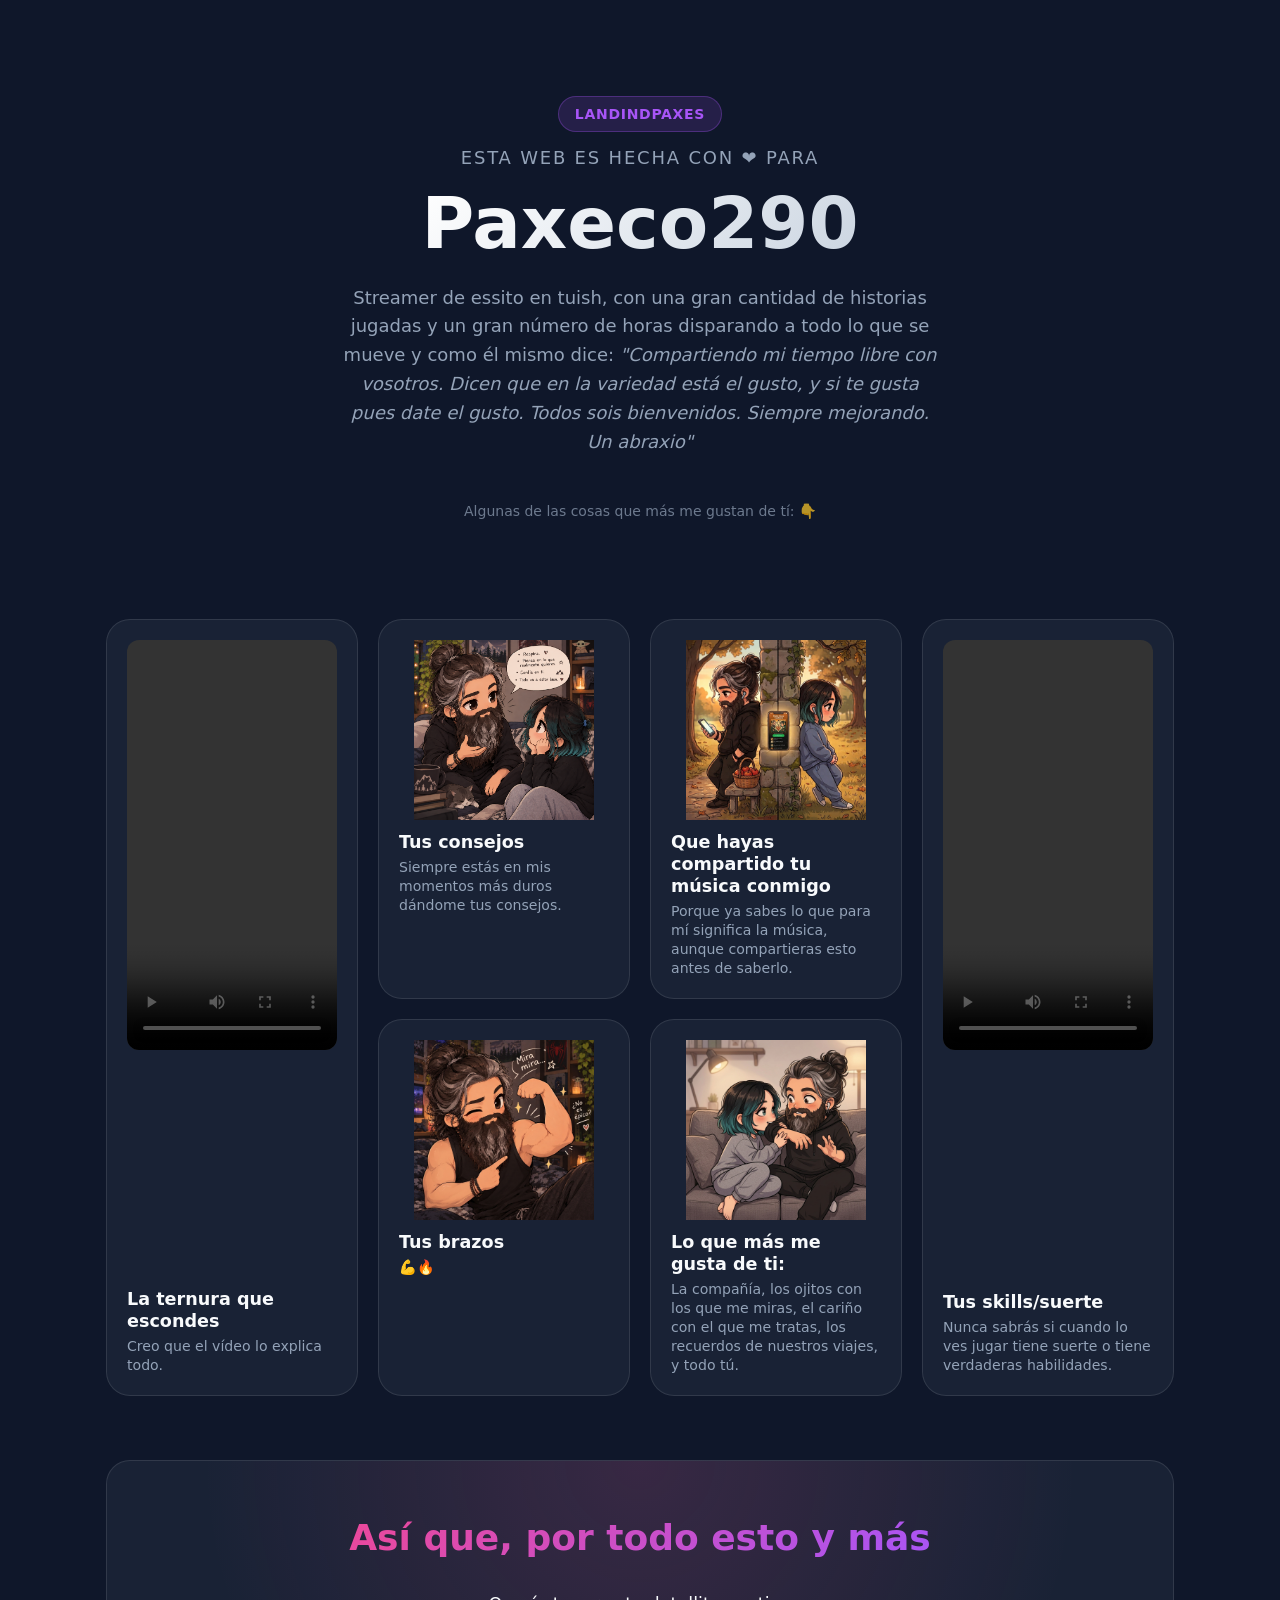
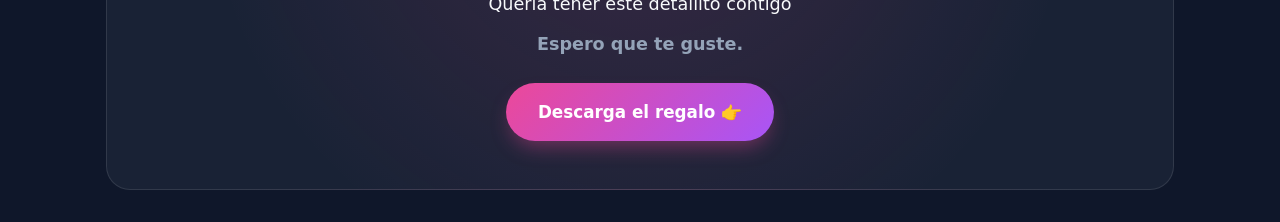
==== index.html @ 4c3a6301 "Rename landing.html to index.html" ====
<!DOCTYPE html>
<html lang="ed">

<head>
    <meta charset="UTF-8">
    <meta name="viewport" content="width=device-width, initial-scale=1.0">
    <link rel="stylesheet" href="landing.css">
    <title>LandindPaxes</title>
</head>

<body>
    <!-- ============ HERO ============ -->
    <header class="hero">
        <span class="badge">LandindPaxes</span>
        <p class="kicker">Esta web es hecha con ❤️ para</p>
        <h1>Paxeco290</h1>
        <p class="descripcion">
            Streamer de essito en tuish, con una gran cantidad de historias jugadas y un gran número de horas disparando
            a todo lo que se mueve y como él mismo dice: <i>"Compartiendo mi tiempo libre con vosotros. Dicen que en la
                variedad está el gusto, y si te gusta pues date el gusto. Todos sois bienvenidos. Siempre mejorando. Un
                abraxio"</i>
        </p>
        <div class="scroll-hint"> Algunas de las cosas que más me gustan de tí: 👇 </div>
    </header>

    <!-- ============ ESPECIFICACIONES (BENTO) ============ -->
    <main class="bento">
        <!-- VÍDEO IZQUIERDA -->
        <section class="card card-v1">
            <video controls preload="metadata">
                <source src="/assets/gatete.mp4" type="video/mp4" />
                Tu navegador no soporta el elemento de vídeo.
            </video>
            <div class="contenido">
                <h2>La ternura que escondes</h2>
                <p>Creo que el vídeo lo explica todo.</p>
            </div>
        </section>

        <!-- IMAGEN 1 (Arriba Izq) -->
        <section class="card card-img1">
            <img src="/assets/consejero.png" alt="Consejero" />
            <div class="contenido">
                <h2>Tus consejos</h2>
                <p>Siempre estás en mis momentos más duros dándome tus consejos.</p>
            </div>
        </section>

        <!-- IMAGEN 2 (Arriba Der) -->
        <section class="card card-img2 morada">
            <img src="/assets/musica.jpg" alt="Compartir música" />
            <div class="contenido">
                <h2>Que hayas compartido tu música conmigo</h2>
                <p>Porque ya sabes lo que para mí significa la música, aunque compartieras esto antes de saberlo.</p>
            </div>
        </section>

        <!-- IMAGEN 3 (Abajo Izq) -->
        <section class="card card-img3">
            <img src="/assets/Gemini_Generated_Image_vevi3tvevi3tvevi.jpg" alt="Brazos" />
            <div class="contenido">
                <h2>Tus brazos</h2>
                <p>💪🔥</p>
            </div>
        </section>

        <!-- IMAGEN 4 (Abajo Der) -->
        <section class="card card-img4 verde">
            <img src="/assets/sofa.jpg" alt="Sofá" />
            <div class="contenido">
                <h2>Lo que más me gusta de ti:</h2>
                <p>La compañía, los ojitos con los que me miras, el cariño con el que me tratas, los recuerdos de
                    nuestros viajes, y todo tú.</p>
            </div>
        </section>

        <!-- VÍDEO DERECHA -->
        <section class="card card-v2">
            <video controls preload="metadata">
                <source src="/assets/skills.mp4" type="video/mp4" />
                Tu navegador no soporta el elemento de vídeo.
            </video>
            <div class="contenido">
                <h2>Tus skills/suerte</h2>
                <p>Nunca sabrás si cuando lo ves jugar tiene suerte o tiene verdaderas habilidades.</p>
            </div>
        </section>
    </main>

    <!-- ============ gracias + DESCARGA ============ -->
    <section class="gracias">
        <h2>Así que, por todo esto y más</h2>
        <div class="dedicatoria">
            <p>Quería tener este detallito contigo</p>
            <p class="firma">Espero que te guste.</p>
        </div>
        <!-- Pon tu zip real sustituyendo el archivo /assets/emotes.zip -->
        <a class="boton-descarga" href="/assets/emotes.zip" download>Descarga el regalo 👉</a>
    </section>
</body>

</html>
---- landing.css ----
/* ============ VARIABLES Y RESET ============ */
:root {
    --bg-color: #0f172a;
    --card-bg: rgba(30, 41, 59, 0.7);
    --card-border: rgba(255, 255, 255, 0.1);
    --text-main: #f8fafc;
    --text-muted: #94a3b8;

    --accent-purple: #a855f7;
    --accent-green: #10b981;
    --accent-pink: #ec4899;

    --radius-lg: 24px;
    --radius-sm: 12px;
    --transition: all 0.3s cubic-bezier(0.4, 0, 0.2, 1);
}

* {
    box-sizing: border-box;
    margin: 0;
    padding: 0;
}

body {
    font-family: system-ui, -apple-system, BlinkMacSystemFont, 'Segoe UI', Roboto, Oxygen, Ubuntu, Cantarell, sans-serif;
    background-color: var(--bg-color);
    color: var(--text-main);
    line-height: 1.6;
    padding: 2rem 1rem;
    max-width: 1100px;
    margin: 0 auto;
}

/* ================= HERO ================= */
.hero {
    text-align: center;
    padding: 4rem 1rem 3rem;
    display: flex;
    flex-direction: column;
    align-items: center;
    gap: 0.75rem;
}

.badge {
    background: rgba(168, 85, 247, 0.15);
    color: var(--accent-purple);
    border: 1px solid rgba(168, 85, 247, 0.3);
    padding: 0.35rem 1rem;
    border-radius: 9999px;
    font-size: 0.875rem;
    font-weight: 600;
    letter-spacing: 0.05em;
    text-transform: uppercase;
}

.kicker {
    color: var(--text-muted);
    font-size: 1.125rem;
    text-transform: uppercase;
    letter-spacing: 0.1em;
}

.hero h1 {
    font-size: clamp(2.5rem, 6vw, 4.5rem);
    font-weight: 800;
    background: linear-gradient(135deg, #ffffff 0%, #cbd5e1 100%);
    -webkit-background-clip: text;
    -webkit-text-fill-color: transparent;
    line-height: 1.1;
}

.descripcion {
    max-width: 600px;
    color: var(--text-muted);
    font-size: 1.125rem;
    margin-top: 0.5rem;
}

.scroll-hint {
    margin-top: 2rem;
    font-size: 0.875rem;
    color: var(--text-muted);
    opacity: 0.7;
    animation: bounce 2s infinite;
}

@keyframes bounce {

    0%,
    20%,
    50%,
    80%,
    100% {
        transform: translateY(0);
    }

    40% {
        transform: translateY(-6px);
    }

    60% {
        transform: translateY(-3px);
    }
}

/* ============= BENTO GRID POR ÁREAS ============= */
.bento {
    display: grid;
    grid-template-columns: 1fr;
    gap: 1.25rem;
    margin: 3rem 0;
}

/* En escritorio (1024px o más) aplicamos el mapa exacto del dibujo */
@media (min-width: 1024px) {
    .bento {
        grid-template-columns: repeat(4, 1fr);
        grid-template-rows: repeat(2, auto);
        grid-template-areas:
            "v1 img1 img2 v2"
            "v1 img3 img4 v2";
    }

    .card-v1 {
        grid-area: v1;
    }

    .card-img1 {
        grid-area: img1;
    }

    .card-img2 {
        grid-area: img2;
    }

    .card-img3 {
        grid-area: img3;
    }

    .card-img4 {
        grid-area: img4;
    }

    .card-v2 {
        grid-area: v2;
    }
}

/* Base de las Tarjetas */
.card {
    background: var(--card-bg);
    border: 1px solid var(--card-border);
    border-radius: var(--radius-lg);
    padding: 1.25rem;
    backdrop-filter: blur(12px);
    display: flex;
    flex-direction: column;
    justify-content: flex-start;
    align-items: stretch;
    overflow: hidden;
    transition: var(--transition);
}

.card:hover {
    transform: translateY(-4px);
    border-color: rgba(255, 255, 255, 0.25);
    box-shadow: 0 20px 30px -10px rgba(0, 0, 0, 0.5);
}

/* === IMÁGENES === */
.card img {
    width: 100%;
    height: 180px;
    /* Ajuste constante de altura */
    object-fit: contain;
    border-radius: var(--radius-sm);
    margin-bottom: 0.75rem;
    /* Margen pequeño y uniforme con el texto */
    flex-shrink: 0;
}

/* === VÍDEOS VERTICALES (OPCIÓN A) === */
.card-v1,
.card-v2 {
    display: flex;
    flex-direction: column;
    justify-content: space-between;
    /* Mantiene el reproductor arriba y el texto abajo */
    height: 100%;
    /* Ocupa las dos filas del grid */
}

.card-v1 video,
.card-v2 video {
    width: 100%;
    height: 100%;
    max-height: 410px;
    /* Permite estirarse rellenando el fondo sin invadir el texto */
    object-fit: cover;
    border-radius: var(--radius-sm);
    margin-bottom: 0.75rem;
}

/* Contenido de Texto */
.card .contenido {
    display: flex;
    flex-direction: column;
    gap: 0.25rem;
    /* Reduce la separación entre h2 y p */
    margin-top: 0;
    flex-shrink: 0;
    /* Evita estrictamente que el texto se reduzca o se pise */
}

.card h2 {
    font-size: 1.1rem;
    font-weight: 700;
    line-height: 1.25;
    margin: 0;
}

.card p {
    color: var(--text-muted);
    font-size: 0.88rem;
    line-height: 1.35;
    margin: 0;
}

/* ============ graciasAÑOS Y DESCARGA ============ */
.gracias {
    background: radial-gradient(circle at top, rgba(236, 72, 153, 0.15), transparent 70%),
        var(--card-bg);
    border: 1px solid var(--card-border);
    border-radius: var(--radius-lg);
    padding: 3rem 1.5rem;
    text-align: center;
    margin-top: 4rem;
    display: flex;
    flex-direction: column;
    align-items: center;
    gap: 1.5rem;
}

.gracias h2 {
    font-size: 2.25rem;
    background: linear-gradient(135deg, #ec4899, #a855f7);
    -webkit-background-clip: text;
    -webkit-text-fill-color: transparent;
}

.dedicatoria {
    max-width: 500px;
    font-size: 1.1rem;
    color: var(--text-main);
}

.firma {
    margin-top: 0.75rem;
    font-weight: 600;
    color: var(--text-muted);
}

.boton-descarga {
    display: inline-block;
    background: linear-gradient(135deg, var(--accent-pink), var(--accent-purple));
    color: #fff;
    text-decoration: none;
    padding: 1rem 2rem;
    border-radius: 9999px;
    font-weight: 700;
    font-size: 1.05rem;
    box-shadow: 0 10px 20px -5px rgba(236, 72, 153, 0.4);
    transition: var(--transition);
}

.boton-descarga:hover {
    transform: scale(1.05);
    box-shadow: 0 15px 25px -5px rgba(236, 72, 153, 0.6);
}
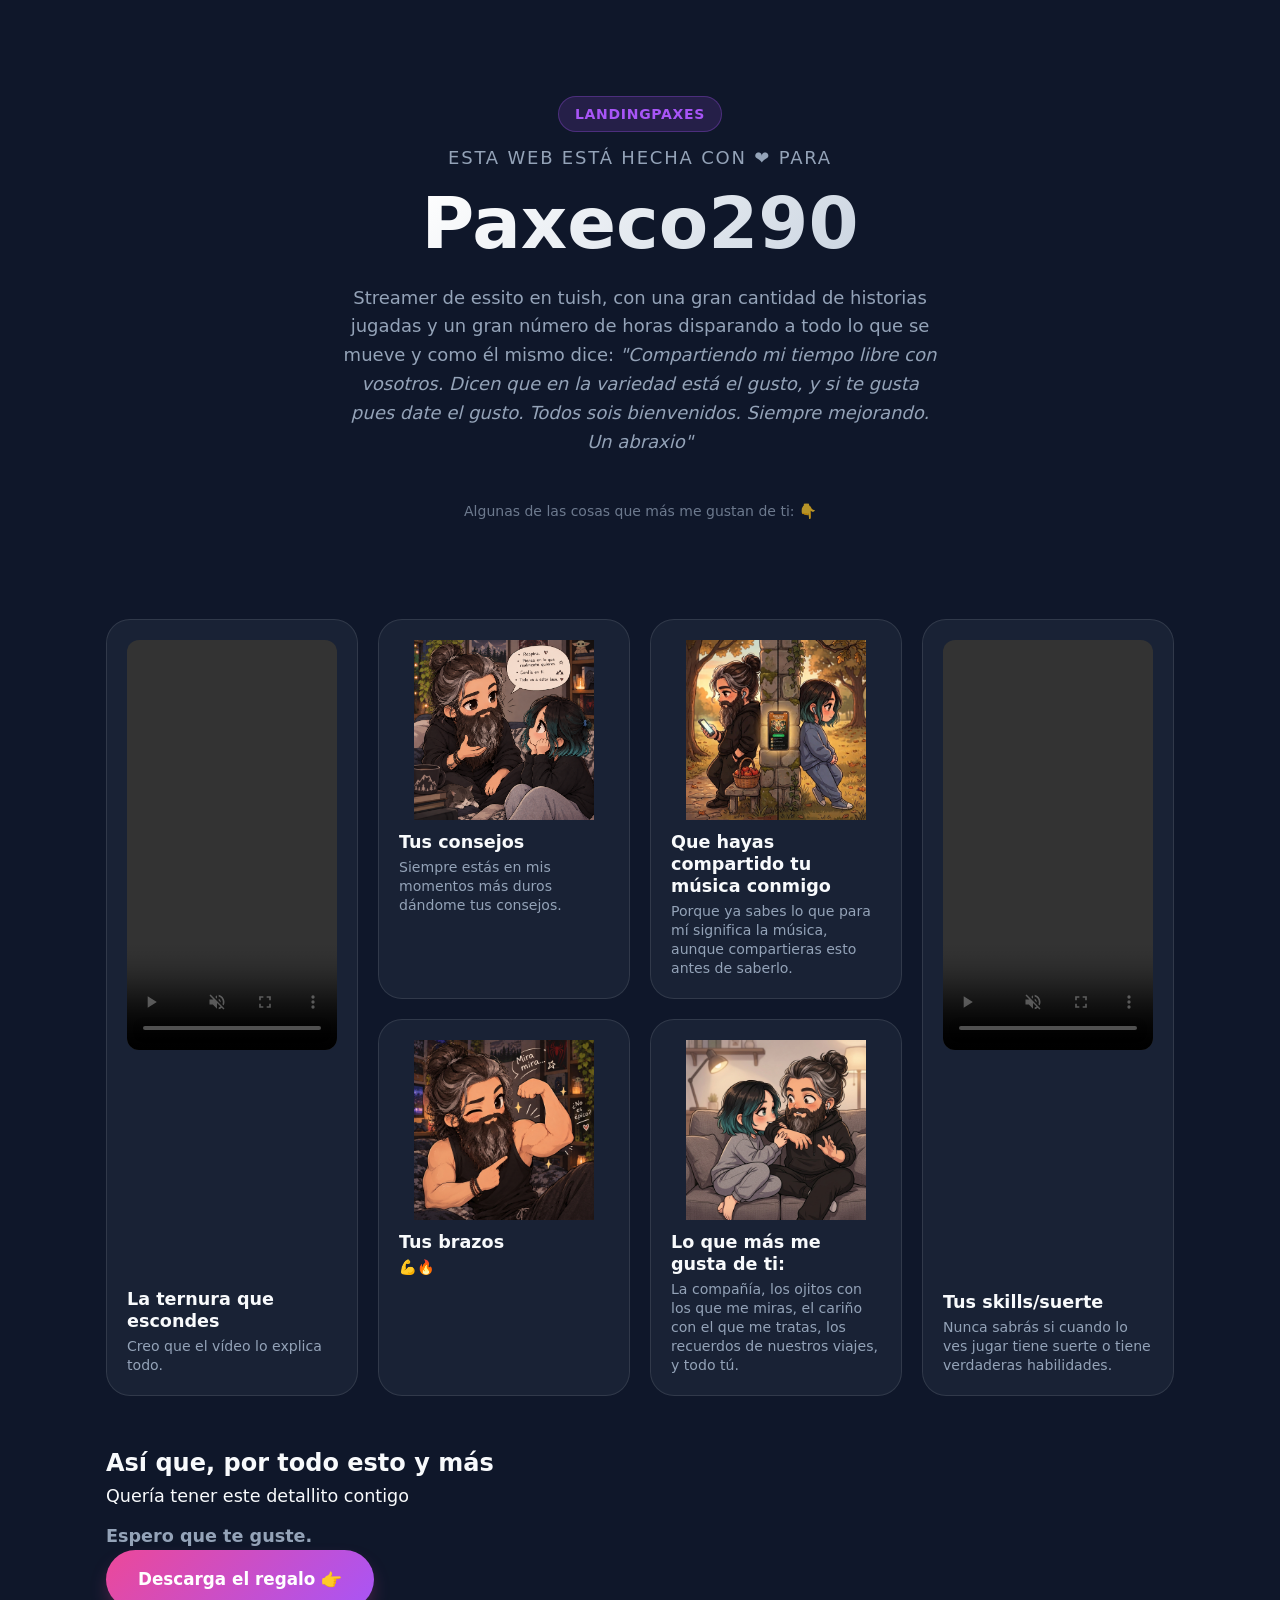
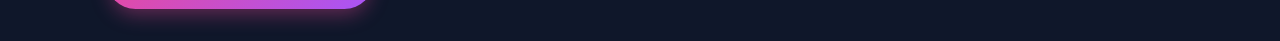
==== commit 60405a9d: "Add files via upload" ====
--- a/index.html
+++ b/index.html
@@ -1,18 +1,18 @@
 <!DOCTYPE html>
-<html lang="ed">
+<html lang="es">
 
 <head>
     <meta charset="UTF-8">
     <meta name="viewport" content="width=device-width, initial-scale=1.0">
     <link rel="stylesheet" href="landing.css">
-    <title>LandindPaxes</title>
+    <title>LandingPaxes</title>
 </head>
 
 <body>
     <!-- ============ HERO ============ -->
     <header class="hero">
-        <span class="badge">LandindPaxes</span>
-        <p class="kicker">Esta web es hecha con ❤️ para</p>
+        <span class="badge">LandingPaxes</span>
+        <p class="kicker">Esta web está hecha con ❤️ para</p>
         <h1>Paxeco290</h1>
         <p class="descripcion">
             Streamer de essito en tuish, con una gran cantidad de historias jugadas y un gran número de horas disparando
@@ -20,15 +20,15 @@
                 variedad está el gusto, y si te gusta pues date el gusto. Todos sois bienvenidos. Siempre mejorando. Un
                 abraxio"</i>
         </p>
-        <div class="scroll-hint"> Algunas de las cosas que más me gustan de tí: 👇 </div>
+        <div class="scroll-hint"> Algunas de las cosas que más me gustan de ti: 👇 </div>
     </header>
 
-    <!-- ============ ESPECIFICACIONES (BENTO) ============ -->
+    <!-- ============ BENTO GRID ============ -->
     <main class="bento">
         <!-- VÍDEO IZQUIERDA -->
         <section class="card card-v1">
-            <video controls preload="metadata">
-                <source src="/assets/gatete.mp4" type="video/mp4" />
+            <video controls preload="metadata" playsinline muted autoplay loop>
+                <source src="assets/gatete.mp4" type="video/mp4" />
                 Tu navegador no soporta el elemento de vídeo.
             </video>
             <div class="contenido">
@@ -39,7 +39,7 @@
 
         <!-- IMAGEN 1 (Arriba Izq) -->
         <section class="card card-img1">
-            <img src="/assets/consejero.png" alt="Consejero" />
+            <img src="assets/consejero.png" alt="Consejero" />
             <div class="contenido">
                 <h2>Tus consejos</h2>
                 <p>Siempre estás en mis momentos más duros dándome tus consejos.</p>
@@ -48,7 +48,7 @@
 
         <!-- IMAGEN 2 (Arriba Der) -->
         <section class="card card-img2 morada">
-            <img src="/assets/musica.jpg" alt="Compartir música" />
+            <img src="assets/musica.jpg" alt="Compartir música" />
             <div class="contenido">
                 <h2>Que hayas compartido tu música conmigo</h2>
                 <p>Porque ya sabes lo que para mí significa la música, aunque compartieras esto antes de saberlo.</p>
@@ -57,7 +57,7 @@
 
         <!-- IMAGEN 3 (Abajo Izq) -->
         <section class="card card-img3">
-            <img src="/assets/Gemini_Generated_Image_vevi3tvevi3tvevi.jpg" alt="Brazos" />
+            <img src="assets/brazos.jpg" alt="Brazos" />
             <div class="contenido">
                 <h2>Tus brazos</h2>
                 <p>💪🔥</p>
@@ -66,7 +66,7 @@
 
         <!-- IMAGEN 4 (Abajo Der) -->
         <section class="card card-img4 verde">
-            <img src="/assets/sofa.jpg" alt="Sofá" />
+            <img src="assets/sofa.jpg" alt="Sofá" />
             <div class="contenido">
                 <h2>Lo que más me gusta de ti:</h2>
                 <p>La compañía, los ojitos con los que me miras, el cariño con el que me tratas, los recuerdos de
@@ -76,8 +76,8 @@
 
         <!-- VÍDEO DERECHA -->
         <section class="card card-v2">
-            <video controls preload="metadata">
-                <source src="/assets/skills.mp4" type="video/mp4" />
+            <video controls preload="metadata" playsinline muted autoplay loop>
+                <source src="assets/skills.mp4" type="video/mp4" />
                 Tu navegador no soporta el elemento de vídeo.
             </video>
             <div class="contenido">
@@ -87,16 +87,15 @@
         </section>
     </main>
 
-    <!-- ============ gracias + DESCARGA ============ -->
-    <section class="gracias">
+    <!-- ============ CUMPLEAÑOS / DESCARGA ============ -->
+    <section class="cumple">
         <h2>Así que, por todo esto y más</h2>
         <div class="dedicatoria">
             <p>Quería tener este detallito contigo</p>
             <p class="firma">Espero que te guste.</p>
         </div>
-        <!-- Pon tu zip real sustituyendo el archivo /assets/emotes.zip -->
-        <a class="boton-descarga" href="/assets/emotes.zip" download>Descarga el regalo 👉</a>
+        <a class="boton-descarga" href="assets/emotes.zip" download="emotes.zip">Descarga el regalo 👉</a>
     </section>
 </body>
 
-</html>
+</html>
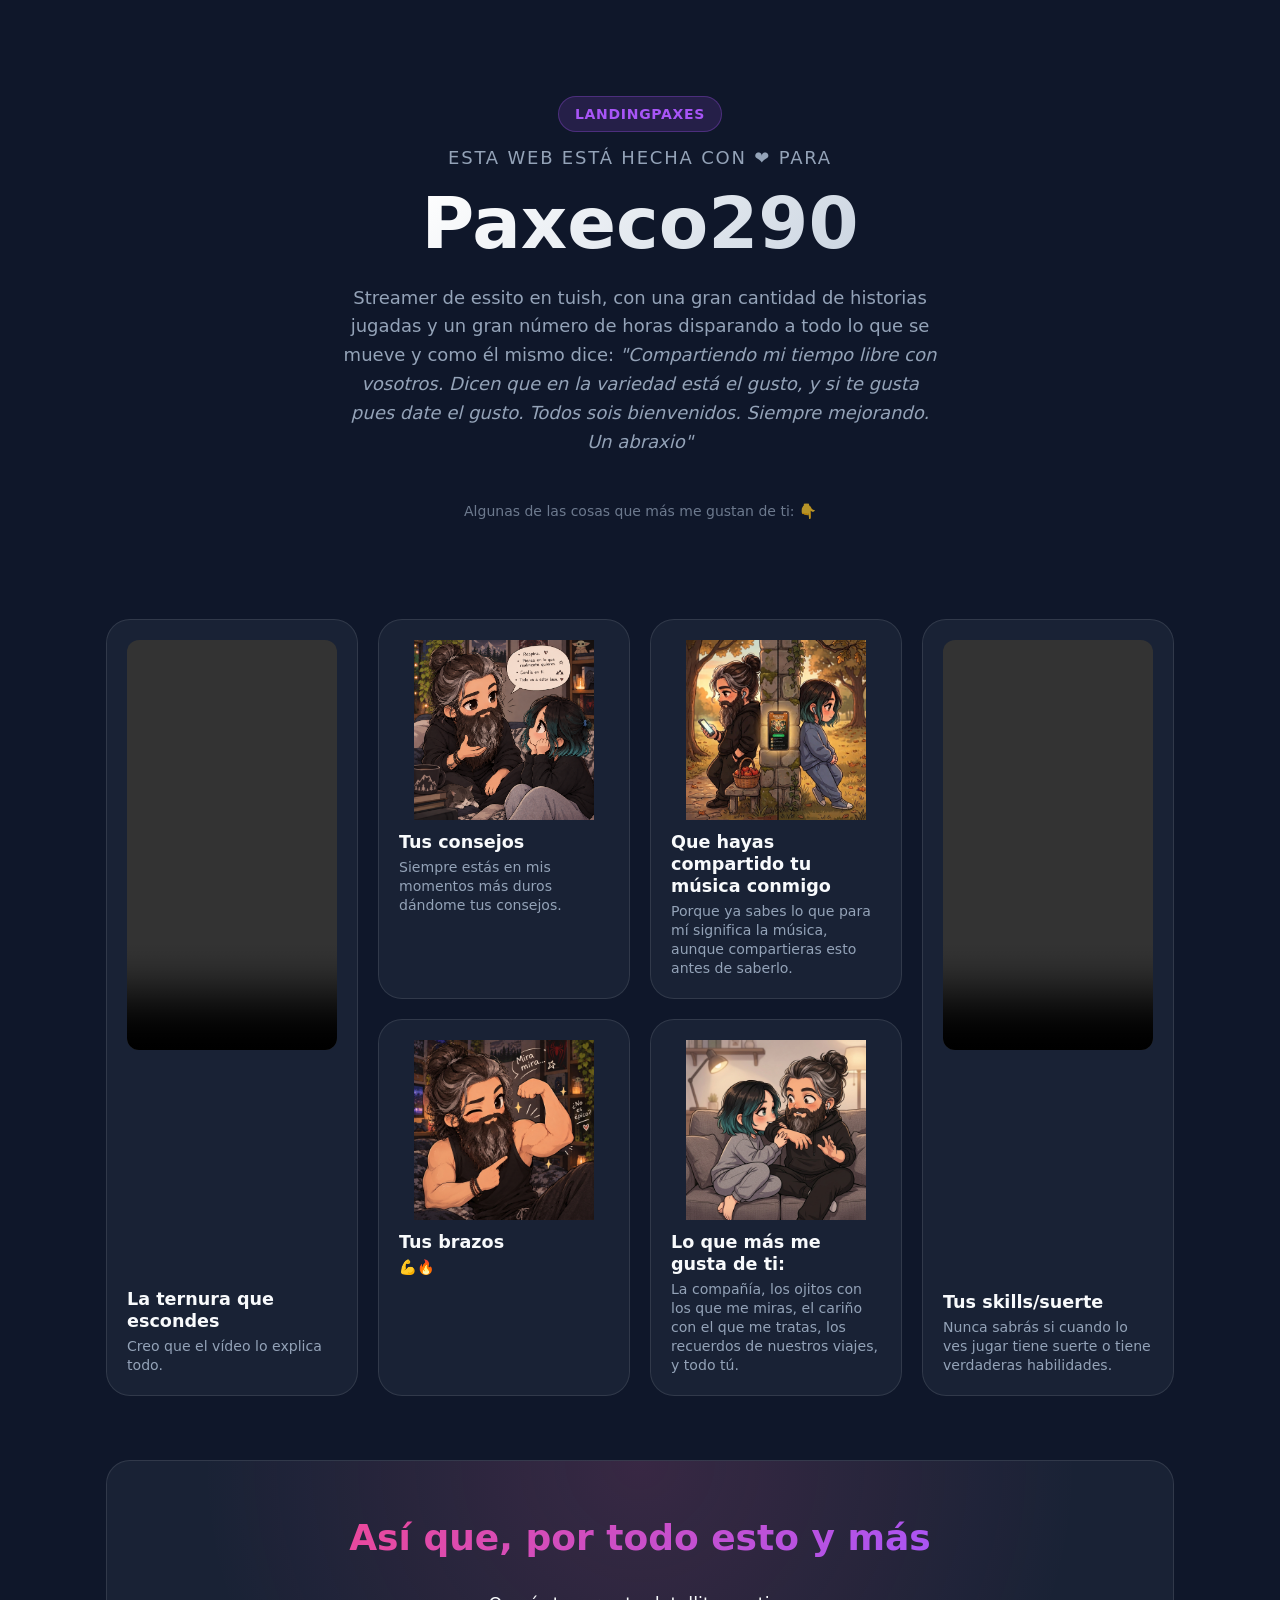
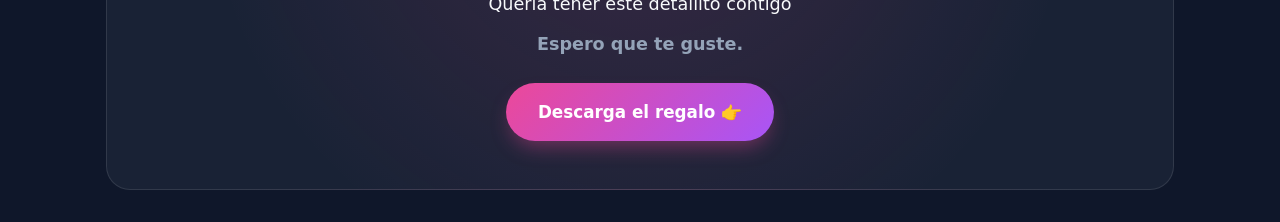
==== commit 6cbc7a31: "Refactor index.html structure and content Updated the HTML structure and content for the LandingPaxe" ====
--- a/index.html
+++ b/index.html
@@ -88,7 +88,7 @@
     </main>
 
     <!-- ============ CUMPLEAÑOS / DESCARGA ============ -->
-    <section class="cumple">
+    <section class="gracias">
         <h2>Así que, por todo esto y más</h2>
         <div class="dedicatoria">
             <p>Quería tener este detallito contigo</p>
@@ -98,4 +98,4 @@
     </section>
 </body>
 
-</html>+</html>
